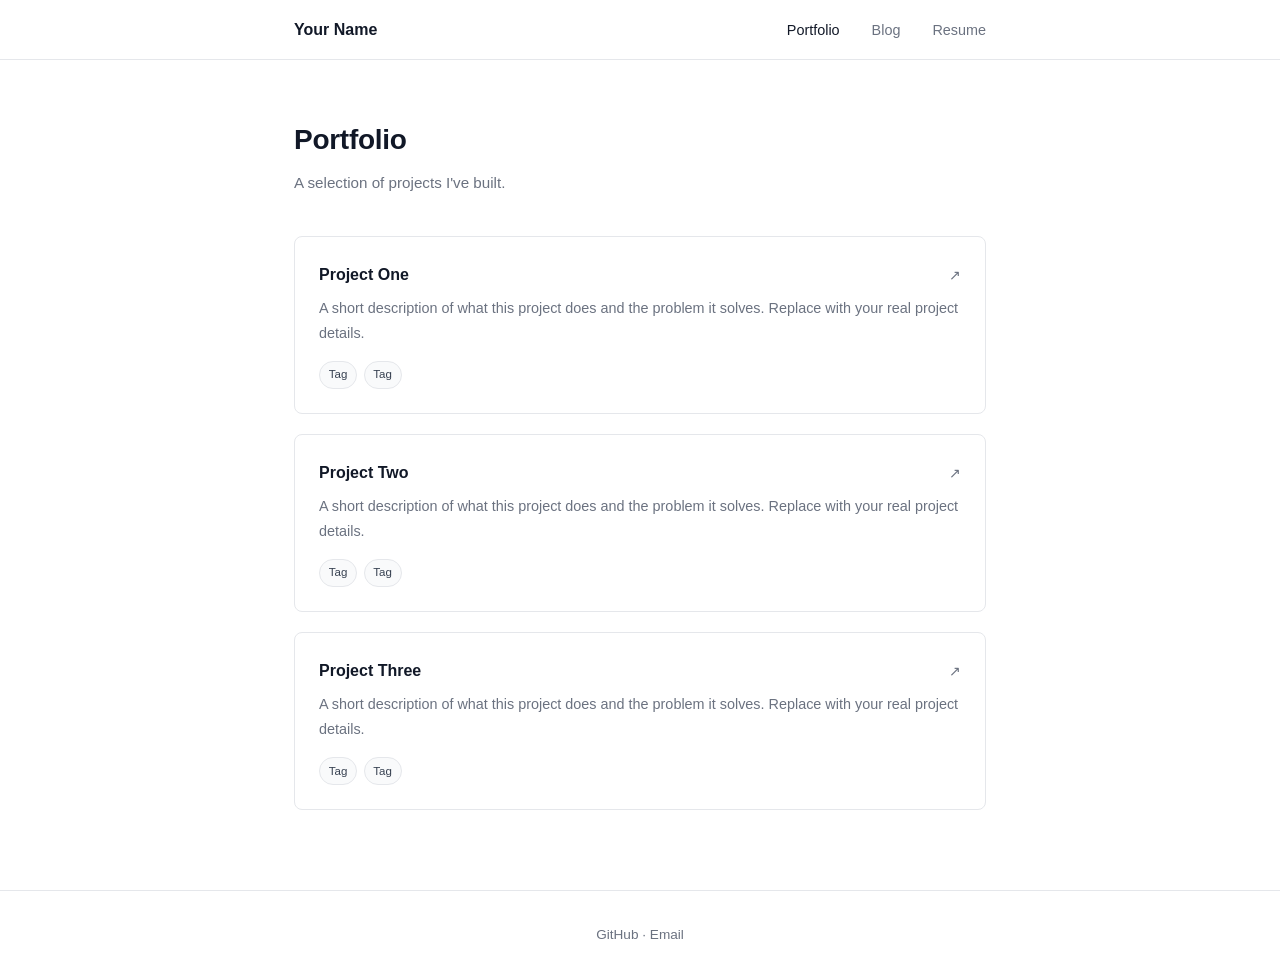
==== portfolio.html @ adab9e69 "First commit" ====
<!DOCTYPE html>
<html lang="en">
<head>
  <meta charset="UTF-8">
  <meta name="viewport" content="width=device-width, initial-scale=1.0">
  <meta name="description" content="Projects by Your Name.">
  <title>Portfolio — Your Name</title>
  <link rel="stylesheet" href="/css/style.css">
</head>
<body>
  <header>
    <nav>
      <a href="/" class="nav-logo">Your Name</a>
      <ul>
        <li><a href="/portfolio.html" class="active">Portfolio</a></li>
        <li><a href="/blog.html">Blog</a></li>
        <li><a href="/resume.html">Resume</a></li>
      </ul>
    </nav>
  </header>

  <main>
    <div class="container">
      <div class="page-heading">
        <h1>Portfolio</h1>
        <p>A selection of projects I've built.</p>
      </div>

      <div class="projects-grid">

        <a href="https://project-one.iskandaf.github.io" class="project-card" target="_blank" rel="noopener">
          <div class="project-card-header">
            <h3>Project One</h3>
            <span class="arrow">↗</span>
          </div>
          <p>A short description of what this project does and the problem it solves. Replace with your real project details.</p>
          <div class="tags">
            <span class="tag">Tag</span>
            <span class="tag">Tag</span>
          </div>
        </a>

        <a href="https://project-two.iskandaf.github.io" class="project-card" target="_blank" rel="noopener">
          <div class="project-card-header">
            <h3>Project Two</h3>
            <span class="arrow">↗</span>
          </div>
          <p>A short description of what this project does and the problem it solves. Replace with your real project details.</p>
          <div class="tags">
            <span class="tag">Tag</span>
            <span class="tag">Tag</span>
          </div>
        </a>

        <a href="https://project-three.iskandaf.github.io" class="project-card" target="_blank" rel="noopener">
          <div class="project-card-header">
            <h3>Project Three</h3>
            <span class="arrow">↗</span>
          </div>
          <p>A short description of what this project does and the problem it solves. Replace with your real project details.</p>
          <div class="tags">
            <span class="tag">Tag</span>
            <span class="tag">Tag</span>
          </div>
        </a>

      </div>
    </div>
  </main>

  <footer>
    <div class="container">
      <p>
        <a href="https://github.com/iskandaf">GitHub</a> ·
        <a href="mailto:you@example.com">Email</a>
      </p>
    </div>
  </footer>
</body>
</html>
---- css/style.css ----
*, *::before, *::after {
  box-sizing: border-box;
  margin: 0;
  padding: 0;
}

:root {
  --bg: #ffffff;
  --fg: #111827;
  --muted: #6b7280;
  --subtle: #374151;
  --border: #e5e7eb;
  --surface: #f9fafb;
  --accent: #2563eb;
  --accent-hover: #1d4ed8;
  --max-w: 740px;
}

body {
  font-family: -apple-system, BlinkMacSystemFont, 'Segoe UI', Roboto, sans-serif;
  background: var(--bg);
  color: var(--fg);
  line-height: 1.7;
  font-size: 1rem;
}

a {
  color: var(--accent);
  text-decoration: none;
}
a:hover { text-decoration: underline; }

/* ── Layout ─────────────────────────────────────────── */
.container {
  max-width: var(--max-w);
  margin: 0 auto;
  padding: 0 1.5rem;
}

/* ── Header / Nav ───────────────────────────────────── */
header {
  border-bottom: 1px solid var(--border);
  padding: 1rem 0;
  position: sticky;
  top: 0;
  background: rgba(255,255,255,0.95);
  backdrop-filter: blur(8px);
  z-index: 10;
}

nav {
  display: flex;
  align-items: center;
  justify-content: space-between;
  max-width: var(--max-w);
  margin: 0 auto;
  padding: 0 1.5rem;
}

.nav-logo {
  font-weight: 600;
  font-size: 1rem;
  color: var(--fg);
}
.nav-logo:hover { text-decoration: none; }

nav ul {
  list-style: none;
  display: flex;
  gap: 2rem;
}

nav ul a {
  color: var(--muted);
  font-size: 0.9rem;
  transition: color 0.15s;
}
nav ul a:hover,
nav ul a.active {
  color: var(--fg);
  text-decoration: none;
}

/* ── Main ───────────────────────────────────────────── */
main {
  padding: 3.5rem 0 5rem;
}

/* ── Footer ─────────────────────────────────────────── */
footer {
  border-top: 1px solid var(--border);
  padding: 2rem 0;
  text-align: center;
  color: var(--muted);
  font-size: 0.85rem;
}
footer a { color: var(--muted); }
footer a:hover { color: var(--fg); }

/* ── Home / Hero ────────────────────────────────────── */
.hero {
  padding: 4rem 0 2rem;
}
.hero h1 {
  font-size: 2.25rem;
  font-weight: 700;
  line-height: 1.2;
  letter-spacing: -0.02em;
  margin-bottom: 0.4rem;
}
.hero .tagline {
  font-size: 1rem;
  color: var(--muted);
  margin-bottom: 1.25rem;
}
.hero .bio {
  font-size: 1.05rem;
  color: var(--subtle);
  max-width: 520px;
  margin-bottom: 2rem;
}
.hero-links {
  display: flex;
  gap: 0.75rem;
  flex-wrap: wrap;
}

/* ── Buttons ─────────────────────────────────────────── */
.btn {
  display: inline-block;
  padding: 0.55rem 1.2rem;
  border-radius: 6px;
  font-size: 0.9rem;
  font-weight: 500;
  transition: background 0.15s, color 0.15s, border-color 0.15s;
  cursor: pointer;
}
.btn-primary {
  background: var(--accent);
  color: #fff;
}
.btn-primary:hover { background: var(--accent-hover); text-decoration: none; }
.btn-outline {
  border: 1px solid var(--border);
  color: var(--fg);
  background: transparent;
}
.btn-outline:hover { background: var(--surface); text-decoration: none; }

/* ── Page headings ───────────────────────────────────── */
.page-heading {
  margin-bottom: 2.5rem;
}
.page-heading h1 {
  font-size: 1.75rem;
  font-weight: 700;
  letter-spacing: -0.01em;
  margin-bottom: 0.4rem;
}
.page-heading p {
  color: var(--muted);
  font-size: 0.95rem;
}

/* ── Portfolio ───────────────────────────────────────── */
.projects-grid {
  display: grid;
  gap: 1.25rem;
}
.project-card {
  border: 1px solid var(--border);
  border-radius: 8px;
  padding: 1.5rem;
  transition: border-color 0.15s, box-shadow 0.15s;
  display: block;
  color: inherit;
}
.project-card:hover {
  border-color: #9ca3af;
  box-shadow: 0 1px 6px rgba(0,0,0,0.06);
  text-decoration: none;
}
.project-card-header {
  display: flex;
  align-items: flex-start;
  justify-content: space-between;
  margin-bottom: 0.5rem;
}
.project-card h3 {
  font-size: 1rem;
  font-weight: 600;
}
.project-card .arrow {
  color: var(--muted);
  font-size: 0.9rem;
  margin-top: 0.1rem;
  flex-shrink: 0;
}
.project-card p {
  color: var(--muted);
  font-size: 0.9rem;
  margin-bottom: 1rem;
}
.tags {
  display: flex;
  flex-wrap: wrap;
  gap: 0.4rem;
}
.tag {
  font-size: 0.72rem;
  padding: 0.2rem 0.55rem;
  background: var(--surface);
  border: 1px solid var(--border);
  border-radius: 99px;
  color: var(--subtle);
}

/* ── Blog ────────────────────────────────────────────── */
.post-list {
  display: grid;
  gap: 0;
}
.post-item {
  padding: 1.75rem 0;
  border-bottom: 1px solid var(--border);
}
.post-item:first-child { border-top: 1px solid var(--border); }
.post-meta {
  font-size: 0.82rem;
  color: var(--muted);
  margin-bottom: 0.35rem;
}
.post-item h2 {
  font-size: 1.1rem;
  font-weight: 600;
  margin-bottom: 0.4rem;
}
.post-item h2 a {
  color: var(--fg);
}
.post-item h2 a:hover {
  color: var(--accent);
  text-decoration: none;
}
.post-excerpt {
  color: var(--subtle);
  font-size: 0.92rem;
}
.empty-state {
  padding: 4rem 0;
  color: var(--muted);
  font-size: 0.95rem;
}

/* ── Resume ──────────────────────────────────────────── */
.resume-header {
  margin-bottom: 3rem;
}
.resume-header h1 {
  font-size: 1.75rem;
  font-weight: 700;
  letter-spacing: -0.01em;
  margin-bottom: 0.25rem;
}
.resume-header .resume-title {
  color: var(--muted);
  font-size: 1rem;
  margin-bottom: 1rem;
}
.resume-header .contact-links {
  display: flex;
  gap: 1.25rem;
  flex-wrap: wrap;
  font-size: 0.875rem;
}
.resume-header .contact-links a { color: var(--muted); }
.resume-header .contact-links a:hover { color: var(--fg); text-decoration: none; }

.resume-section {
  margin-bottom: 2.75rem;
}
.resume-section-title {
  font-size: 0.75rem;
  font-weight: 600;
  text-transform: uppercase;
  letter-spacing: 0.08em;
  color: var(--muted);
  margin-bottom: 1.25rem;
  padding-bottom: 0.5rem;
  border-bottom: 1px solid var(--border);
}
.resume-item {
  margin-bottom: 1.75rem;
}
.resume-item:last-child { margin-bottom: 0; }
.resume-item-header {
  display: flex;
  justify-content: space-between;
  align-items: baseline;
  gap: 1rem;
  margin-bottom: 0.2rem;
}
.resume-item-header h3 {
  font-size: 0.95rem;
  font-weight: 600;
}
.resume-item .period {
  font-size: 0.82rem;
  color: var(--muted);
  white-space: nowrap;
  flex-shrink: 0;
}
.resume-item .org {
  font-size: 0.875rem;
  color: var(--muted);
  margin-bottom: 0.5rem;
}
.resume-item ul {
  padding-left: 1.1rem;
  font-size: 0.9rem;
  color: var(--subtle);
}
.resume-item ul li { margin-bottom: 0.2rem; }
.skills-grid {
  display: grid;
  grid-template-columns: repeat(auto-fill, minmax(160px, 1fr));
  gap: 0.75rem;
}
.skill-group h4 {
  font-size: 0.82rem;
  font-weight: 600;
  color: var(--muted);
  margin-bottom: 0.35rem;
  text-transform: uppercase;
  letter-spacing: 0.05em;
}
.skill-group p {
  font-size: 0.875rem;
  color: var(--subtle);
}
.resume-actions {
  margin-top: 3rem;
  padding-top: 2rem;
  border-top: 1px solid var(--border);
}

/* ── Responsive ──────────────────────────────────────── */
@media (max-width: 600px) {
  .hero h1 { font-size: 1.75rem; }
  nav ul { gap: 1.25rem; }
  .resume-item-header { flex-direction: column; gap: 0.1rem; }
  .resume-item .period { align-self: flex-start; }
}
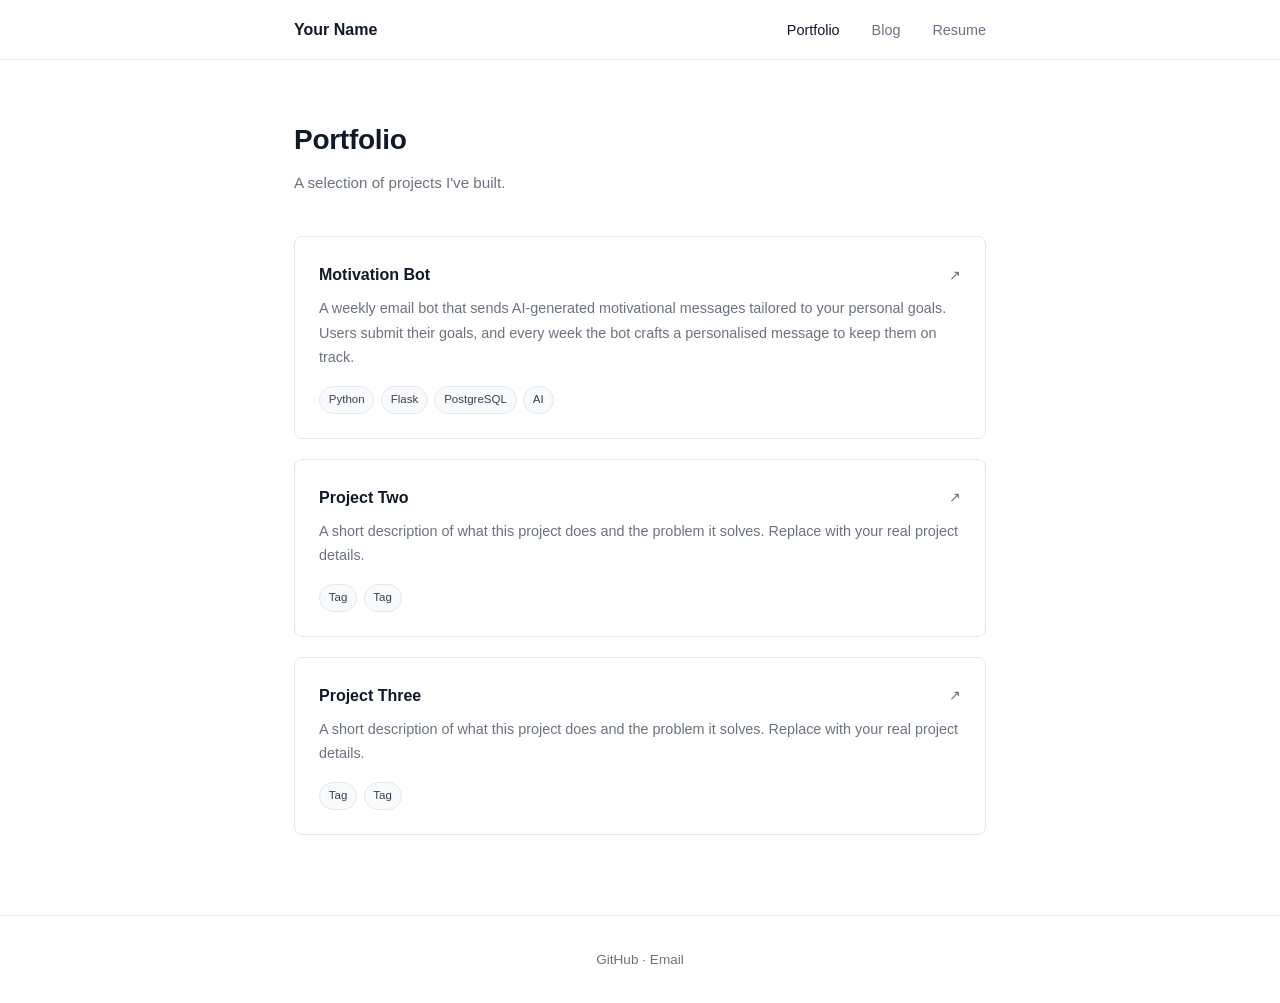
==== commit 7007b4e3: "Add motivation bot to portfolio" ====
--- a/portfolio.html
+++ b/portfolio.html
@@ -28,15 +28,17 @@
 
       <div class="projects-grid">
 
-        <a href="https://project-one.iskandaf.github.io" class="project-card" target="_blank" rel="noopener">
+        <a href="https://motivate.iskanda.tech" class="project-card" target="_blank" rel="noopener">
           <div class="project-card-header">
-            <h3>Project One</h3>
+            <h3>Motivation Bot</h3>
             <span class="arrow">↗</span>
           </div>
-          <p>A short description of what this project does and the problem it solves. Replace with your real project details.</p>
+          <p>A weekly email bot that sends AI-generated motivational messages tailored to your personal goals. Users submit their goals, and every week the bot crafts a personalised message to keep them on track.</p>
           <div class="tags">
-            <span class="tag">Tag</span>
-            <span class="tag">Tag</span>
+            <span class="tag">Python</span>
+            <span class="tag">Flask</span>
+            <span class="tag">PostgreSQL</span>
+            <span class="tag">AI</span>
           </div>
         </a>
 
